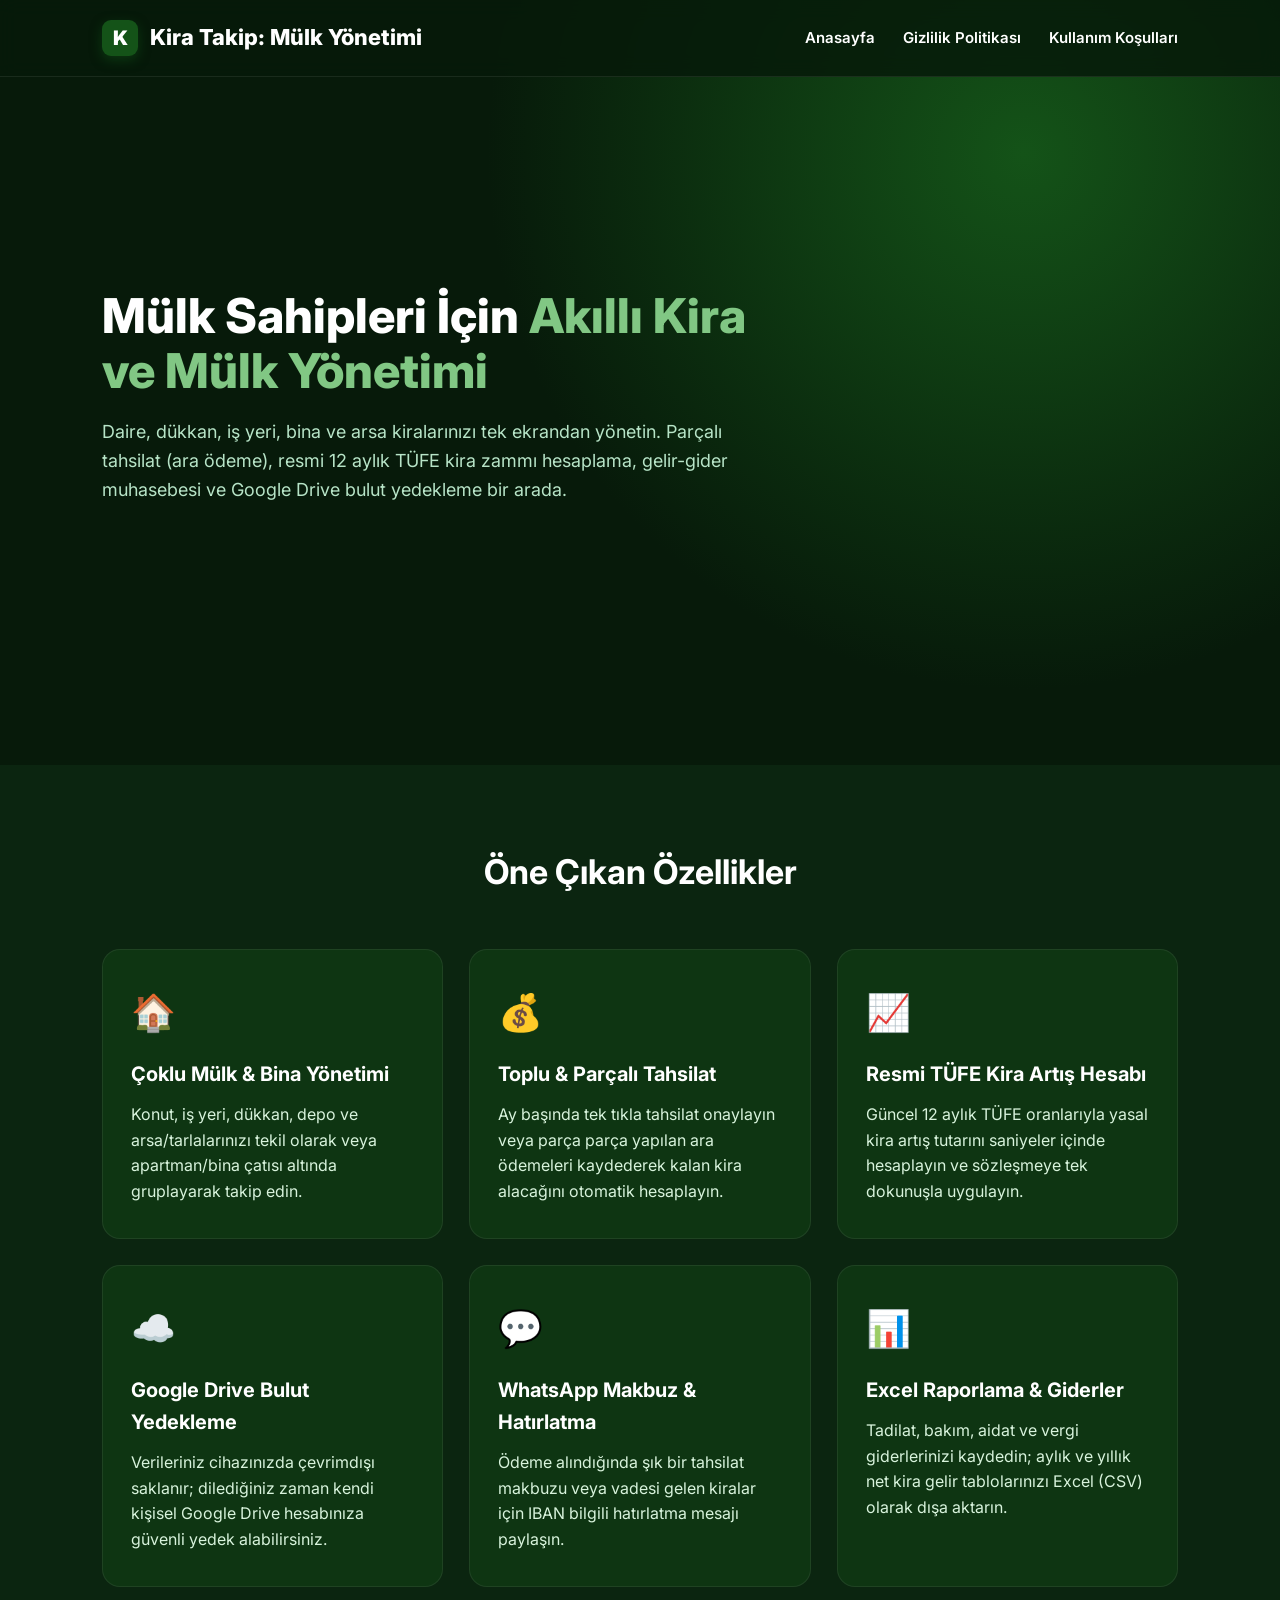
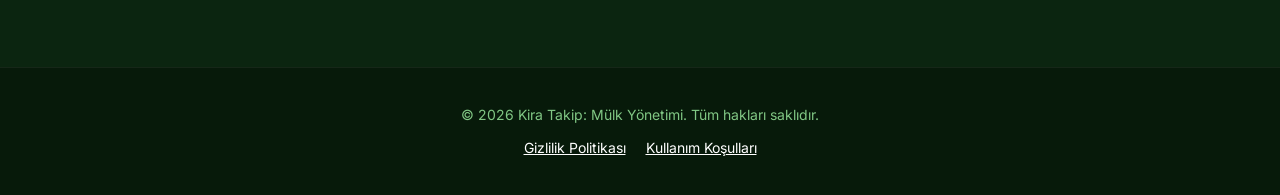
==== index.html @ 11164fc0 "Add files via upload" ====
<!DOCTYPE html>
<html lang="tr">
<head>
    <meta charset="UTF-8">
    <meta name="viewport" content="width=device-width, initial-scale=1.0">
    <title>Kira Takip: Mülk Yönetimi | Kira, Sözleşme ve TÜFE Hesaplama</title>
    <meta name="description" content="Mülk sahipleri için kira takip programı. Gelir gider, sözleşme, parçalı tahsilat ve resmi TÜFE kira artış hesabı.">
    <link rel="stylesheet" href="style.css">
</head>
<body>

    <header>
        <div class="logo">
            <span class="logo-badge">K</span> Kira Takip: Mülk Yönetimi
        </div>
        <nav>
            <ul>
                <li><a href="index.html">Anasayfa</a></li>
                <li><a href="privacy.html">Gizlilik Politikası</a></li>
                <li><a href="terms.html">Kullanım Koşulları</a></li>
            </ul>
        </nav>
    </header>

    <section class="hero">
        <div class="hero-text">
            <h1>Mülk Sahipleri İçin <span>Akıllı Kira ve Mülk Yönetimi</span></h1>
            <p>Daire, dükkan, iş yeri, bina ve arsa kiralarınızı tek ekrandan yönetin. Parçalı tahsilat (ara ödeme), resmi 12 aylık TÜFE kira zammı hesaplama, gelir-gider muhasebesi ve Google Drive bulut yedekleme bir arada.</p>
        </div>
    </section>

    <section class="features">
        <h2 class="section-title">Öne Çıkan Özellikler</h2>
        <div class="features-grid">
            <div class="feature-card">
                <div class="feature-icon">🏠</div>
                <h3>Çoklu Mülk & Bina Yönetimi</h3>
                <p>Konut, iş yeri, dükkan, depo ve arsa/tarlalarınızı tekil olarak veya apartman/bina çatısı altında gruplayarak takip edin.</p>
            </div>
            <div class="feature-card">
                <div class="feature-icon">💰</div>
                <h3>Toplu & Parçalı Tahsilat</h3>
                <p>Ay başında tek tıkla tahsilat onaylayın veya parça parça yapılan ara ödemeleri kaydederek kalan kira alacağını otomatik hesaplayın.</p>
            </div>
            <div class="feature-card">
                <div class="feature-icon">📈</div>
                <h3>Resmi TÜFE Kira Artış Hesabı</h3>
                <p>Güncel 12 aylık TÜFE oranlarıyla yasal kira artış tutarını saniyeler içinde hesaplayın ve sözleşmeye tek dokunuşla uygulayın.</p>
            </div>
            <div class="feature-card">
                <div class="feature-icon">☁️</div>
                <h3>Google Drive Bulut Yedekleme</h3>
                <p>Verileriniz cihazınızda çevrimdışı saklanır; dilediğiniz zaman kendi kişisel Google Drive hesabınıza güvenli yedek alabilirsiniz.</p>
            </div>
            <div class="feature-card">
                <div class="feature-icon">💬</div>
                <h3>WhatsApp Makbuz & Hatırlatma</h3>
                <p>Ödeme alındığında şık bir tahsilat makbuzu veya vadesi gelen kiralar için IBAN bilgili hatırlatma mesajı paylaşın.</p>
            </div>
            <div class="feature-card">
                <div class="feature-icon">📊</div>
                <h3>Excel Raporlama & Giderler</h3>
                <p>Tadilat, bakım, aidat ve vergi giderlerinizi kaydedin; aylık ve yıllık net kira gelir tablolarınızı Excel (CSV) olarak dışa aktarın.</p>
            </div>
        </div>
    </section>

    <footer>
        <p>&copy; 2026 Kira Takip: Mülk Yönetimi. Tüm hakları saklıdır.</p>
        <p style="margin-top: 10px;">
            <a href="privacy.html" style="text-decoration: underline; margin-right: 16px;">Gizlilik Politikası</a>
            <a href="terms.html" style="text-decoration: underline;">Kullanım Koşulları</a>
        </p>
    </footer>

</body>
</html>
---- style.css ----
@import url('https://fonts.googleapis.com/css2?family=Inter:wght@300;400;600;700;800&display=swap');

:root {
  --primary: #145318;
  --primary-light: #2E7D32;
  --bg-color: #071A0A;
  --surface: #103814;
  --text-light: #D8F3DC;
  --text-white: #FFFFFF;
  --accent: #81C784;
}

* {
  margin: 0;
  padding: 0;
  box-sizing: border-box;
  font-family: 'Inter', sans-serif;
}

body {
  background-color: var(--bg-color);
  color: var(--text-light);
  line-height: 1.6;
  overflow-x: hidden;
}

a {
  text-decoration: none;
  color: var(--text-white);
  transition: all 0.3s ease;
}

a:hover {
  color: var(--accent);
}

header {
  display: flex;
  justify-content: space-between;
  align-items: center;
  padding: 20px 8%;
  background: rgba(7, 26, 10, 0.85);
  backdrop-filter: blur(10px);
  position: fixed;
  width: 100%;
  top: 0;
  z-index: 1000;
  border-bottom: 1px solid rgba(255, 255, 255, 0.08);
}

.logo {
  font-size: 22px;
  font-weight: 800;
  color: var(--text-white);
  display: flex;
  align-items: center;
  gap: 12px;
}

.logo-badge {
  width: 36px;
  height: 36px;
  background-color: var(--primary);
  border-radius: 9px;
  display: inline-flex;
  align-items: center;
  justify-content: center;
  font-weight: 900;
  color: #FFFFFF;
  font-size: 20px;
  box-shadow: 0 4px 12px rgba(20, 83, 24, 0.5);
}

nav ul {
  list-style: none;
  display: flex;
  gap: 28px;
}

nav ul li a {
  font-weight: 600;
  font-size: 15px;
}

.hero {
  display: flex;
  align-items: center;
  justify-content: space-between;
  padding: 150px 8% 90px;
  min-height: 85vh;
  background: radial-gradient(circle at 80% 20%, var(--primary) 0%, transparent 45%);
}

.hero-text {
  max-width: 60%;
}

.hero-text h1 {
  font-size: 48px;
  font-weight: 800;
  color: var(--text-white);
  line-height: 1.15;
  margin-bottom: 20px;
}

.hero-text h1 span {
  color: var(--accent);
}

.hero-text p {
  font-size: 18px;
  margin-bottom: 32px;
  color: #B7E4C7;
}

.features {
  padding: 80px 8%;
  background-color: #0B2510;
}

.section-title {
  text-align: center;
  font-size: 34px;
  color: var(--text-white);
  margin-bottom: 50px;
}

.features-grid {
  display: grid;
  grid-template-columns: repeat(auto-fit, minmax(280px, 1fr));
  gap: 26px;
}

.feature-card {
  background: rgba(20, 83, 24, 0.35);
  padding: 34px 28px;
  border-radius: 18px;
  border: 1px solid rgba(255, 255, 255, 0.07);
}

.feature-icon {
  font-size: 36px;
  margin-bottom: 16px;
}

.feature-card h3 {
  color: var(--text-white);
  font-size: 20px;
  margin-bottom: 12px;
}

.page-header {
  padding: 140px 8% 40px;
  background: linear-gradient(180deg, rgba(20, 83, 24, 0.3) 0%, var(--bg-color) 100%);
  text-align: center;
}

.page-header h1 {
  font-size: 38px;
  color: var(--text-white);
  margin-bottom: 8px;
}

.privacy-content {
  padding: 0 8% 90px;
  max-width: 900px;
  margin: 0 auto;
}

.privacy-content h2 {
  color: var(--text-white);
  margin: 36px 0 12px;
  font-size: 22px;
}

.privacy-content p, .privacy-content ul {
  margin-bottom: 18px;
  font-size: 16px;
  color: #B7E4C7;
}

.privacy-content ul {
  padding-left: 22px;
}

.privacy-content li {
  margin-bottom: 8px;
}

footer {
  text-align: center;
  padding: 36px 8%;
  border-top: 1px solid rgba(255, 255, 255, 0.06);
  color: #81C784;
  font-size: 14px;
}

@media (max-width: 900px) {
  .hero {
    flex-direction: column;
    text-align: center;
    padding-top: 120px;
  }
  .hero-text {
    max-width: 100%;
  }
  .hero-text h1 {
    font-size: 36px;
  }
}
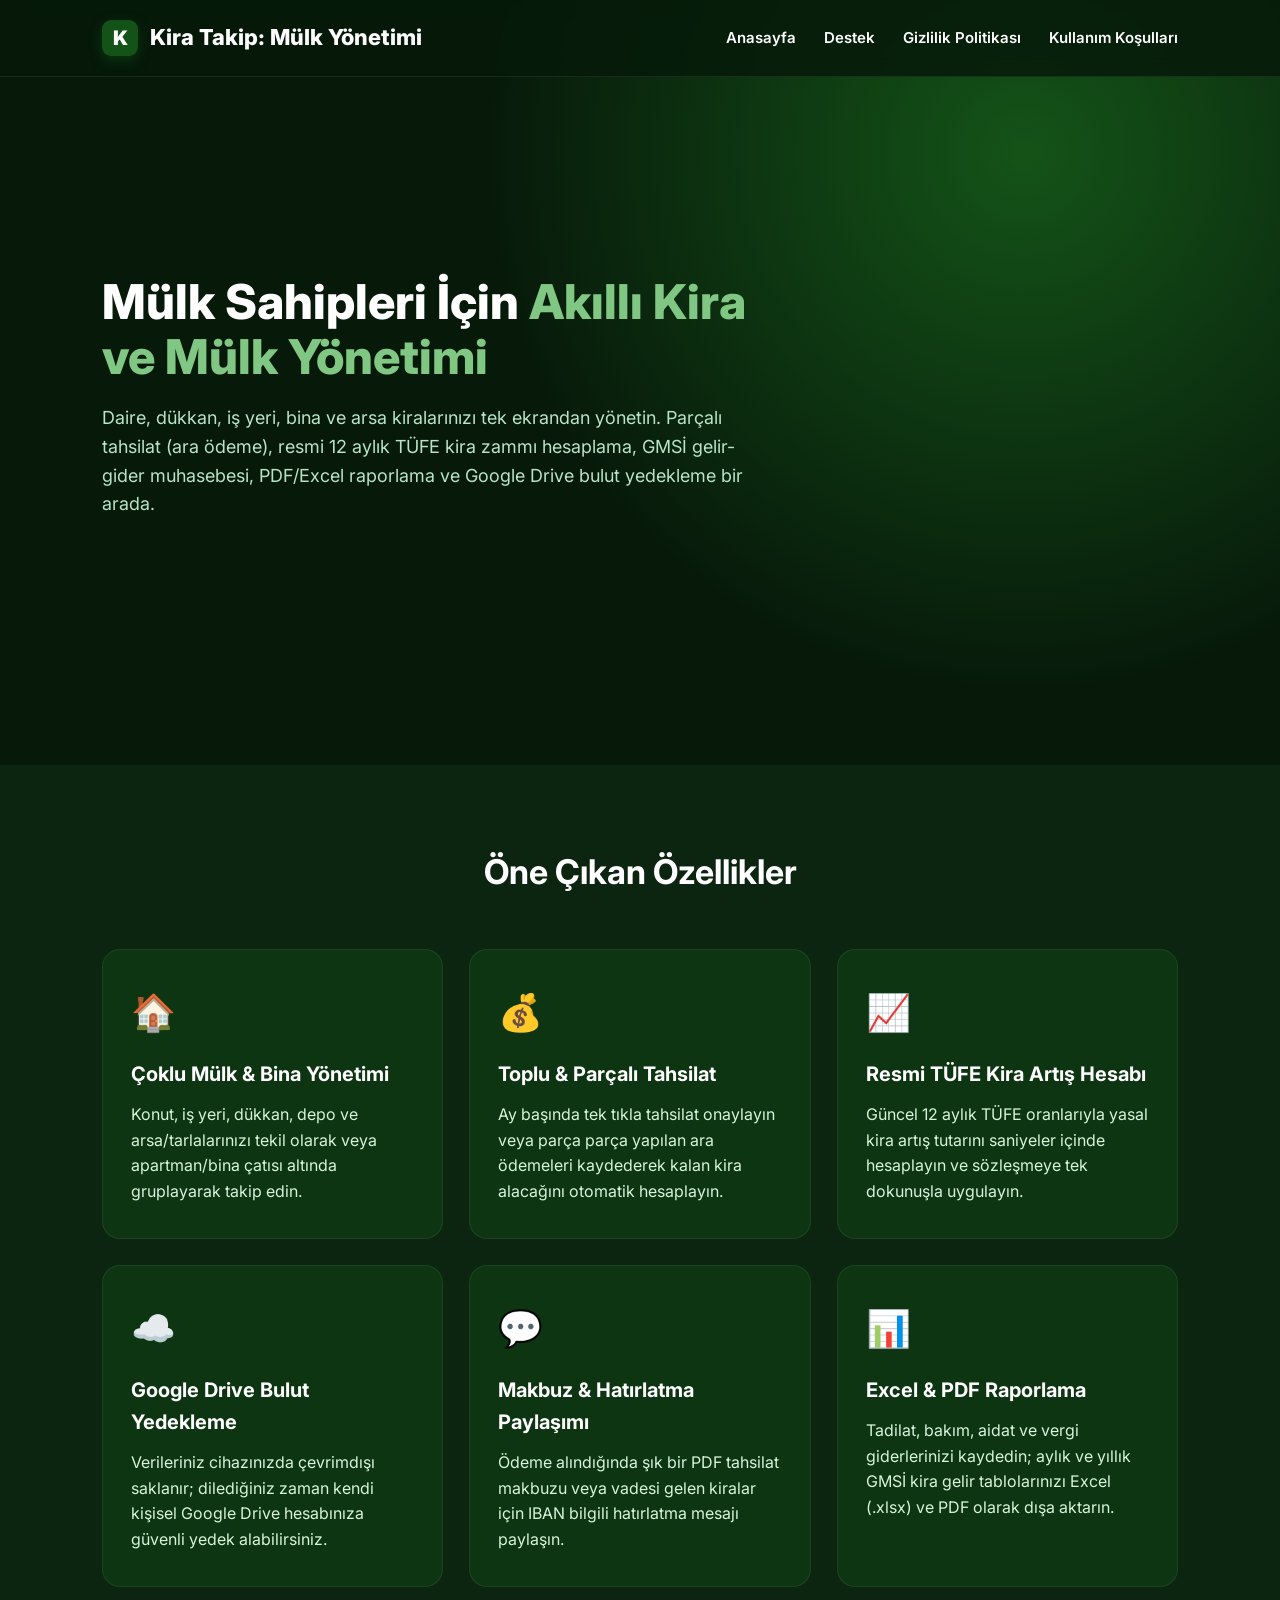
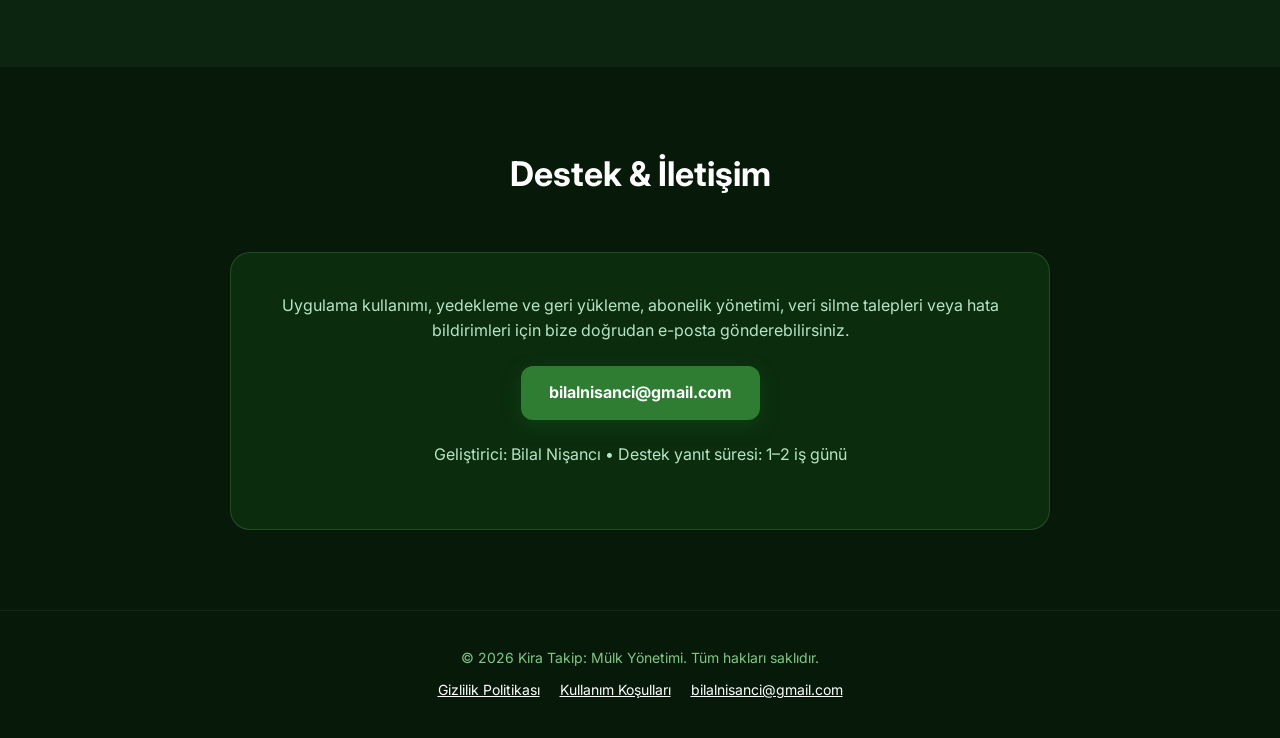
==== commit 6ce336de: "Add files via upload" ====
--- a/index.html
+++ b/index.html
@@ -4,7 +4,7 @@
     <meta charset="UTF-8">
     <meta name="viewport" content="width=device-width, initial-scale=1.0">
     <title>Kira Takip: Mülk Yönetimi | Kira, Sözleşme ve TÜFE Hesaplama</title>
-    <meta name="description" content="Mülk sahipleri için kira takip programı. Gelir gider, sözleşme, parçalı tahsilat ve resmi TÜFE kira artış hesabı.">
+    <meta name="description" content="Mülk sahipleri için iOS, iPadOS, macOS ve Android uyumlu kira takip programı. Gelir gider, sözleşme, parçalı tahsilat ve resmi TÜFE kira artış hesabı.">
     <link rel="stylesheet" href="style.css">
 </head>
 <body>
@@ -16,6 +16,7 @@
         <nav>
             <ul>
                 <li><a href="index.html">Anasayfa</a></li>
+                <li><a href="#destek">Destek</a></li>
                 <li><a href="privacy.html">Gizlilik Politikası</a></li>
                 <li><a href="terms.html">Kullanım Koşulları</a></li>
             </ul>
@@ -25,7 +26,7 @@
     <section class="hero">
         <div class="hero-text">
             <h1>Mülk Sahipleri İçin <span>Akıllı Kira ve Mülk Yönetimi</span></h1>
-            <p>Daire, dükkan, iş yeri, bina ve arsa kiralarınızı tek ekrandan yönetin. Parçalı tahsilat (ara ödeme), resmi 12 aylık TÜFE kira zammı hesaplama, gelir-gider muhasebesi ve Google Drive bulut yedekleme bir arada.</p>
+            <p>Daire, dükkan, iş yeri, bina ve arsa kiralarınızı tek ekrandan yönetin. Parçalı tahsilat (ara ödeme), resmi 12 aylık TÜFE kira zammı hesaplama, GMSİ gelir-gider muhasebesi, PDF/Excel raporlama ve Google Drive bulut yedekleme bir arada.</p>
         </div>
     </section>
 
@@ -34,12 +35,12 @@
         <div class="features-grid">
             <div class="feature-card">
                 <div class="feature-icon">🏠</div>
-                <h3>Çoklu Mülk & Bina Yönetimi</h3>
+                <h3>Çoklu Mülk &amp; Bina Yönetimi</h3>
                 <p>Konut, iş yeri, dükkan, depo ve arsa/tarlalarınızı tekil olarak veya apartman/bina çatısı altında gruplayarak takip edin.</p>
             </div>
             <div class="feature-card">
                 <div class="feature-icon">💰</div>
-                <h3>Toplu & Parçalı Tahsilat</h3>
+                <h3>Toplu &amp; Parçalı Tahsilat</h3>
                 <p>Ay başında tek tıkla tahsilat onaylayın veya parça parça yapılan ara ödemeleri kaydederek kalan kira alacağını otomatik hesaplayın.</p>
             </div>
             <div class="feature-card">
@@ -54,14 +55,23 @@
             </div>
             <div class="feature-card">
                 <div class="feature-icon">💬</div>
-                <h3>WhatsApp Makbuz & Hatırlatma</h3>
-                <p>Ödeme alındığında şık bir tahsilat makbuzu veya vadesi gelen kiralar için IBAN bilgili hatırlatma mesajı paylaşın.</p>
+                <h3>Makbuz &amp; Hatırlatma Paylaşımı</h3>
+                <p>Ödeme alındığında şık bir PDF tahsilat makbuzu veya vadesi gelen kiralar için IBAN bilgili hatırlatma mesajı paylaşın.</p>
             </div>
             <div class="feature-card">
                 <div class="feature-icon">📊</div>
-                <h3>Excel Raporlama & Giderler</h3>
-                <p>Tadilat, bakım, aidat ve vergi giderlerinizi kaydedin; aylık ve yıllık net kira gelir tablolarınızı Excel (CSV) olarak dışa aktarın.</p>
+                <h3>Excel &amp; PDF Raporlama</h3>
+                <p>Tadilat, bakım, aidat ve vergi giderlerinizi kaydedin; aylık ve yıllık GMSİ kira gelir tablolarınızı Excel (.xlsx) ve PDF olarak dışa aktarın.</p>
             </div>
+        </div>
+    </section>
+
+    <section id="destek" class="support-section">
+        <h2 class="section-title">Destek &amp; İletişim</h2>
+        <div class="support-card">
+            <p>Uygulama kullanımı, yedekleme ve geri yükleme, abonelik yönetimi, veri silme talepleri veya hata bildirimleri için bize doğrudan e-posta gönderebilirsiniz.</p>
+            <a class="support-btn" href="mailto:bilalnisanci@gmail.com?subject=Kira%20Takip%20Destek">bilalnisanci@gmail.com</a>
+            <p class="support-meta">Geliştirici: Bilal Nişancı &bull; Destek yanıt süresi: 1–2 iş günü</p>
         </div>
     </section>
 
@@ -69,10 +79,10 @@
         <p>&copy; 2026 Kira Takip: Mülk Yönetimi. Tüm hakları saklıdır.</p>
         <p style="margin-top: 10px;">
             <a href="privacy.html" style="text-decoration: underline; margin-right: 16px;">Gizlilik Politikası</a>
-            <a href="terms.html" style="text-decoration: underline;">Kullanım Koşulları</a>
+            <a href="terms.html" style="text-decoration: underline; margin-right: 16px;">Kullanım Koşulları</a>
+            <a href="mailto:bilalnisanci@gmail.com" style="text-decoration: underline;">bilalnisanci@gmail.com</a>
         </p>
     </footer>
 
 </body>
 </html>
-
--- a/style.css
+++ b/style.css
@@ -185,6 +185,49 @@
 
 .privacy-content li {
   margin-bottom: 8px;
+}
+
+.support-section {
+  padding: 80px 8%;
+  background-color: var(--bg-color);
+}
+
+.support-card {
+  max-width: 820px;
+  margin: 0 auto;
+  background: rgba(20, 83, 24, 0.35);
+  border: 1px solid rgba(129, 199, 132, 0.2);
+  border-radius: 20px;
+  padding: 40px 34px;
+  text-align: center;
+}
+
+.support-card p {
+  color: #B7E4C7;
+  font-size: 16px;
+  margin-bottom: 22px;
+}
+
+.support-btn {
+  display: inline-block;
+  background-color: var(--primary-light);
+  color: var(--text-white);
+  font-weight: 700;
+  padding: 14px 28px;
+  border-radius: 12px;
+  font-size: 16px;
+  box-shadow: 0 6px 18px rgba(20, 83, 24, 0.45);
+}
+
+.support-btn:hover {
+  background-color: #388E3C;
+  color: var(--text-white);
+}
+
+.support-meta {
+  margin-top: 22px;
+  font-size: 14px;
+  color: var(--accent);
 }
 
 footer {
